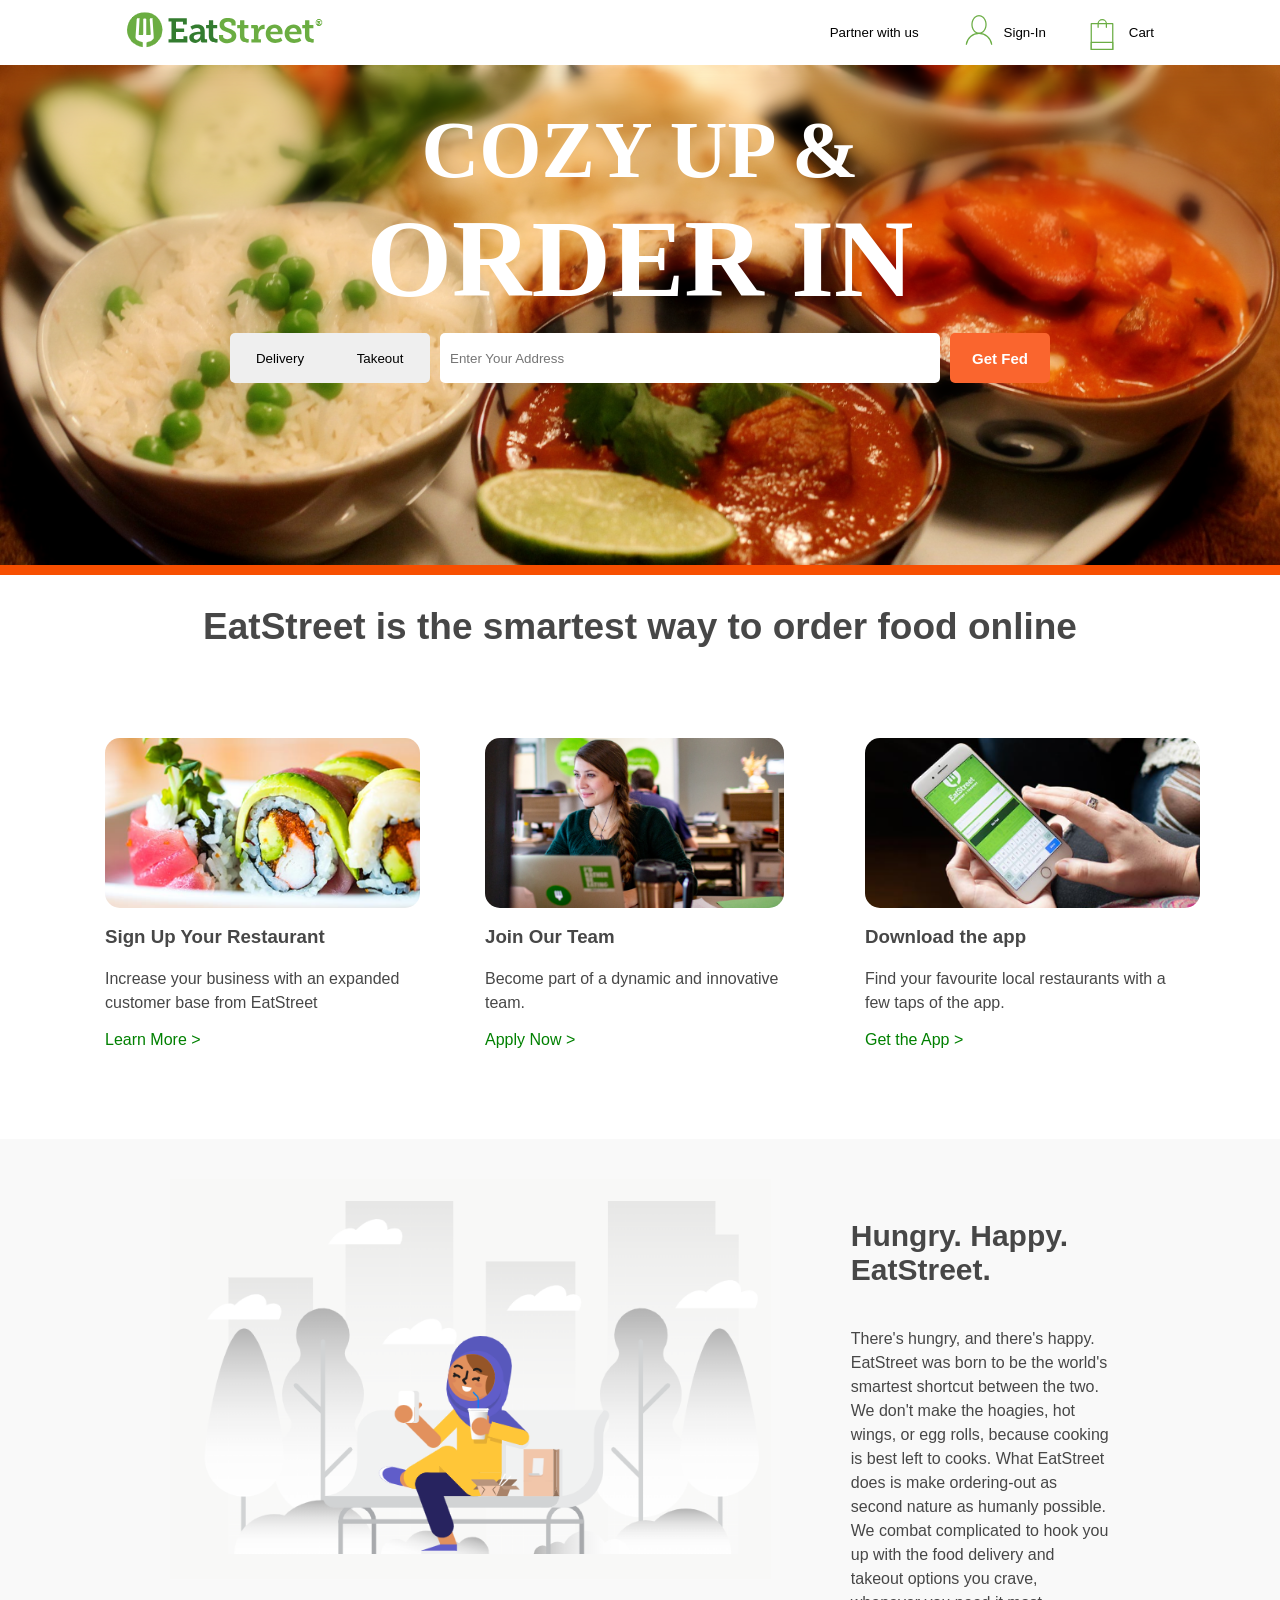
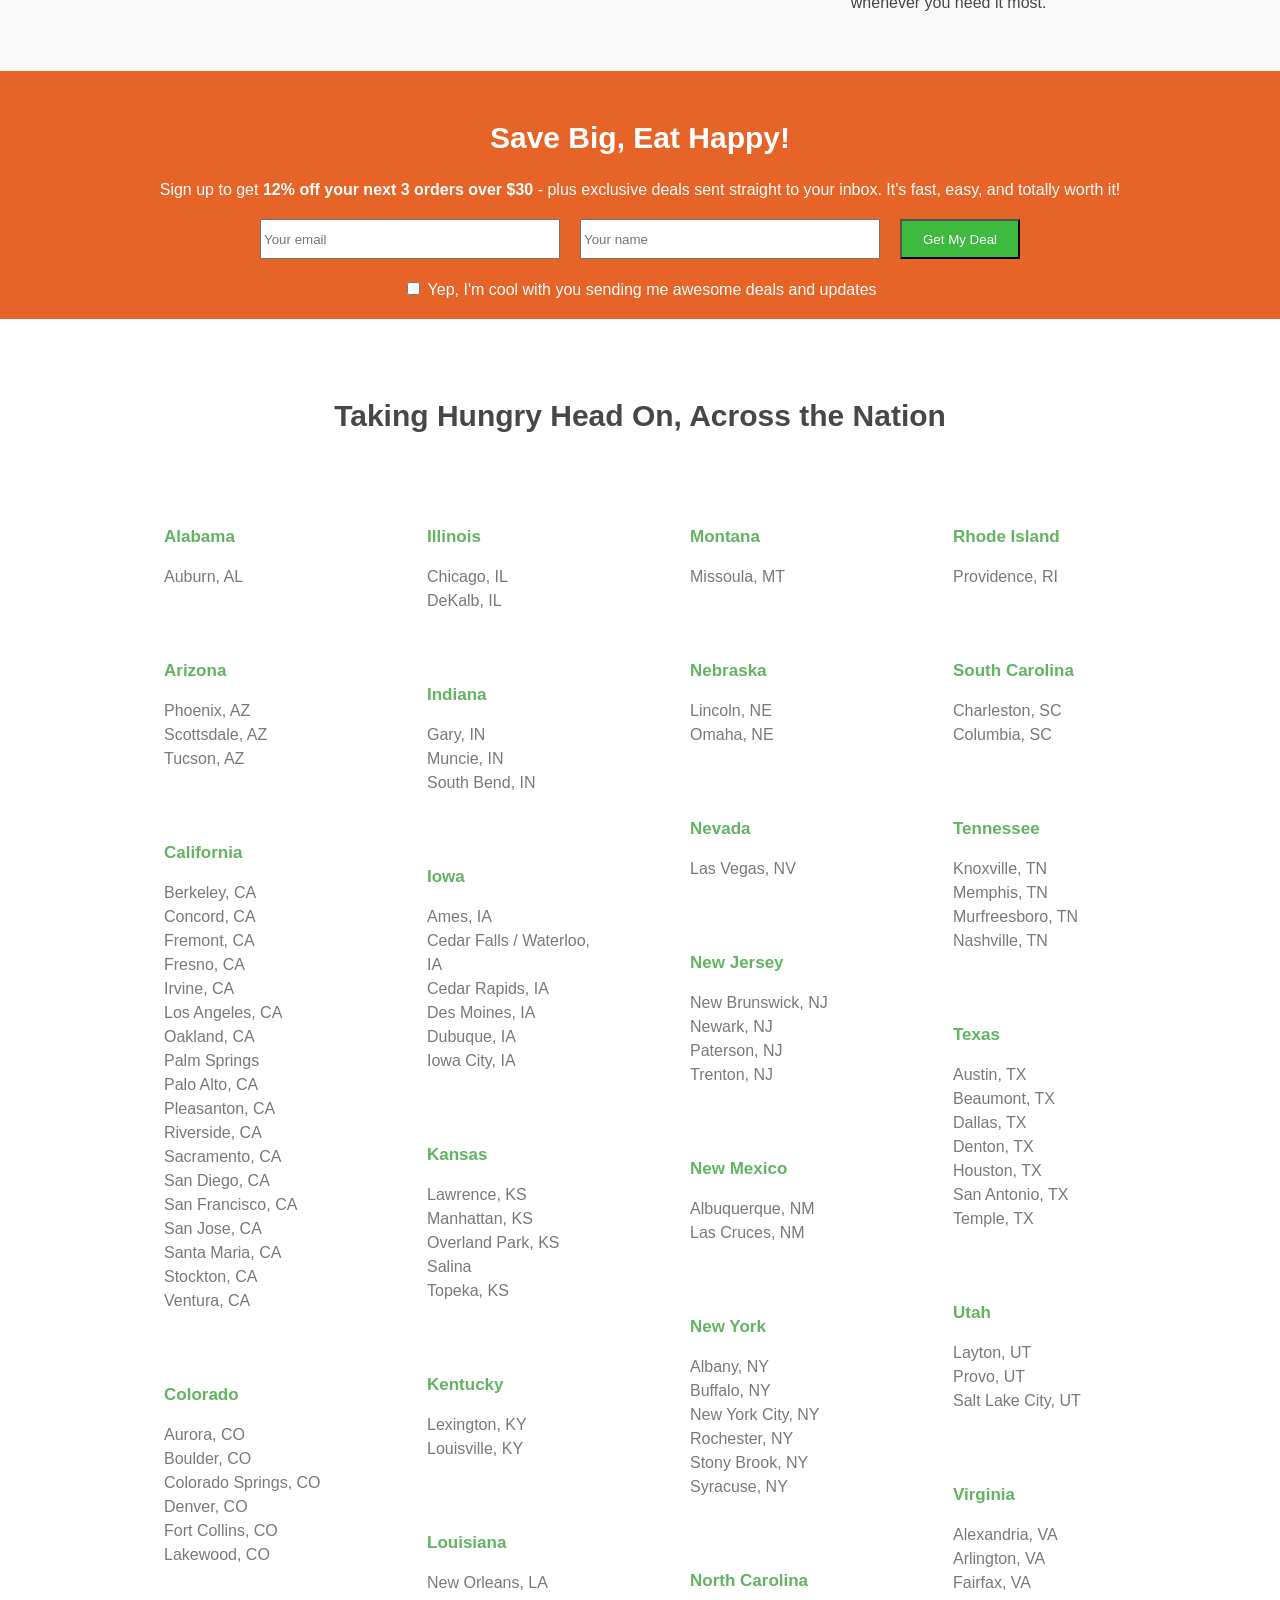
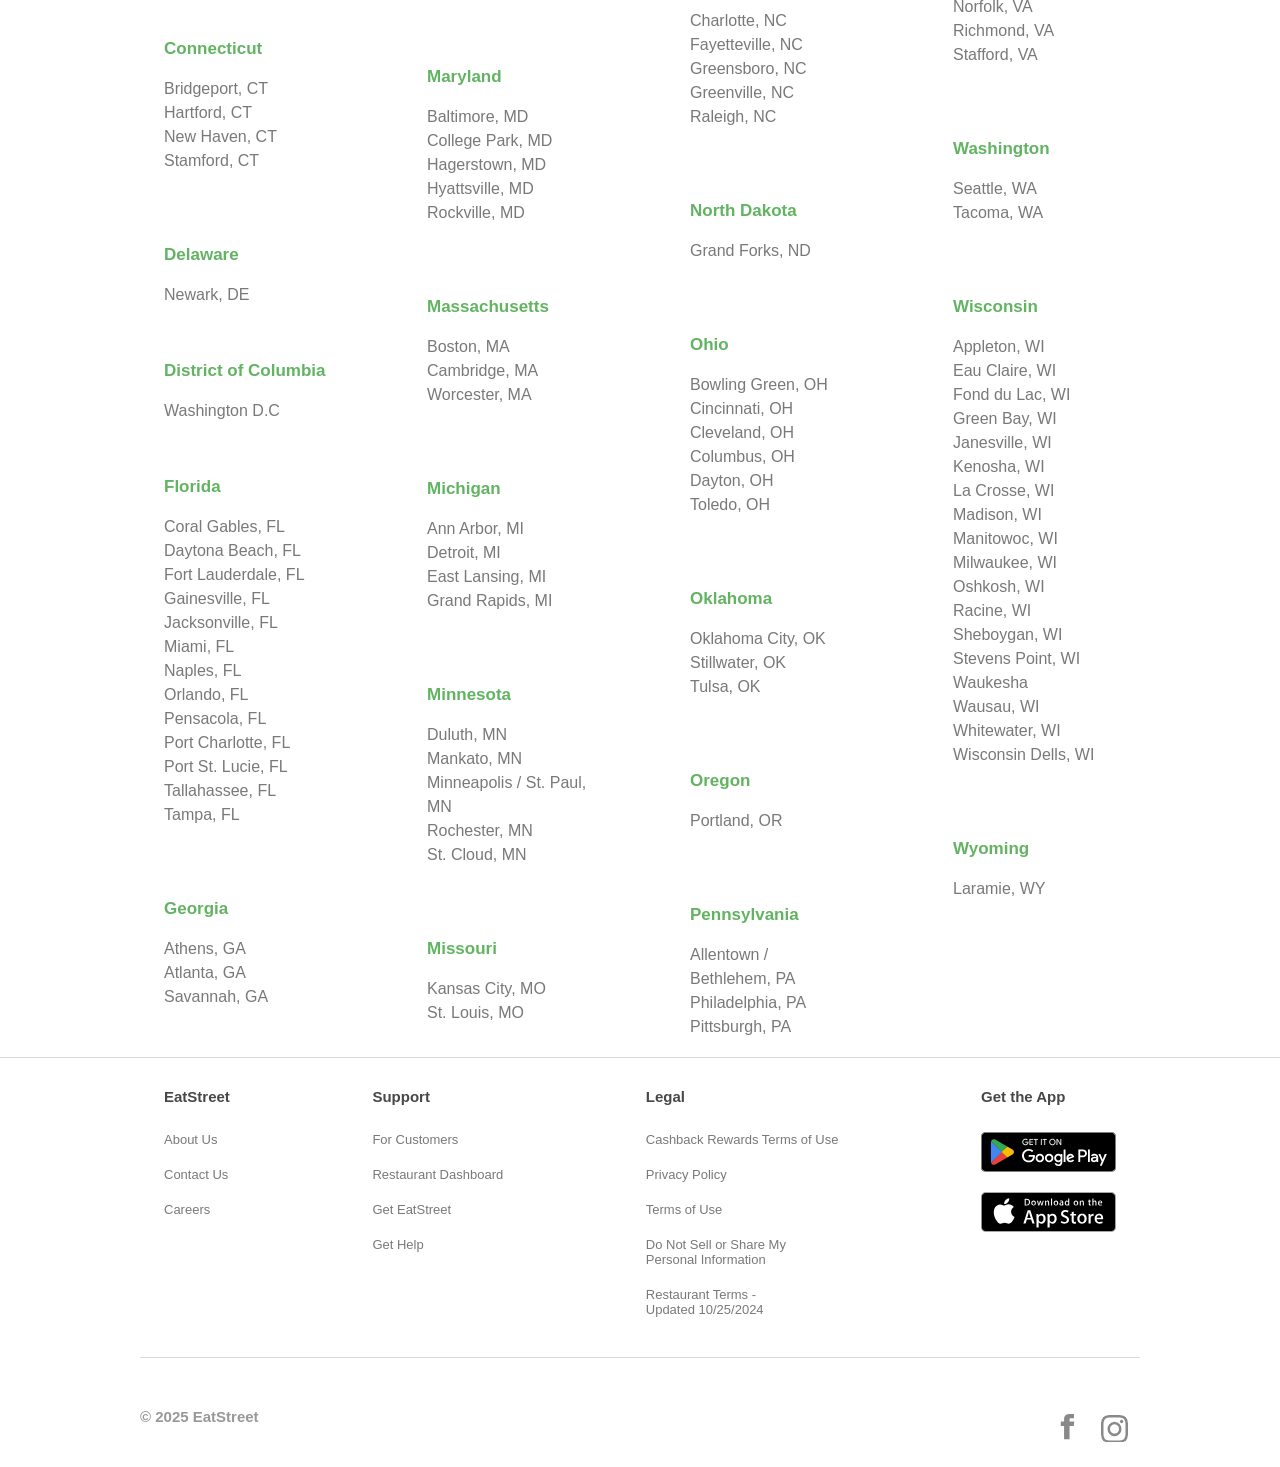
==== index.html @ fb278274 "Completed Clone" ====
<link rel="stylesheet" href="./index.css">
<body>
    <header>
        <nav class="nav-bar">
            <img class="logo" src="./images/Eat.png">
            <div class="right-nav">
                <button class="nav-button">
                    Partner with us
                </button>
                <button class="nav-button">
                    <img class="nav-pic" src="./images/Signin.png">
                    Sign-In
                </button>
                <button class="nav-button">
                    <img src="./images/cart.png">
                    Cart
                </button>
            </div>
        </nav>
        <section class="hero">
            <div class="hero-content">
                <h1>COZY UP & <br><span>ORDER IN</span></h1>
                <div class="get-fed-flex">
                    <div class="toggle-btns">
                        <button class="toggle-btn1">Delivery</button>
                        <button class="toggle-btn2">Takeout</button>
                    </div>
                    <input class="email-field" type="text" placeholder="Enter Your Address">
                    <button class="fed-btn">Get Fed</button>
                </div>
                
            </div>
        </section>
        <div class="orange-strip">
        </div>
        <section class="features">
            <h2>EatStreet is the smartest way to order food online</h2>
            <div class="feature-tiles">
                <div class="feature-tile">
                    <img class="img-tile" src="./images/customer.png">
                    <h3>Sign Up Your Restaurant</h3>
                    <p>Increase your business with an expanded customer base from EatStreet</p>
                    <a href="#">Learn More ></a>
                </div>
                <div class="feature-tile">
                    <img class="img-tile" src="./images/career.png">
                    <h3>Join Our Team</h3>
                    <p>Become part of a dynamic and innovative team.</p>
                    <a href="#">Apply Now ></a>
                </div>
                <div class="feature-tile">
                    <img class="img-tile" src="./images/app.png">
                    <h3>Download the app</h3>
                    <p>Find your favourite local restaurants with a few taps of the app.</p>
                    <a href="#">Get the App ></a>
                </div>

            </div>
        </section>
        <section class="description">
            <div class="desc-container">
                    <img class="image-desc" src="./images/desc.png">
                
                <div class="text-desc">
                    <h4>Hungry. Happy. EatStreet.</h4>
                    <p>There's hungry, and there's happy. EatStreet was born to be the world's smartest shortcut between the two. 
                        We don't make the hoagies, hot wings, or egg rolls, because cooking is best left to cooks. What EatStreet does is make 
                        ordering-out as second nature as humanly possible. We combat complicated to hook you up with the food delivery and takeout 
                        options you crave, whenever you need it most.</p>
                </div>
            </div>
        </section>
        <section class="deal-section">
            <div class="deal-content">
                <h5>Save Big, Eat Happy!</h5>
                <p>Sign up to get <span>12% off your next 3 orders over $30</span> - plus exclusive deals sent straight to your inbox. It's fast, easy,
                and totally worth it!</p>
                <div class="deal-fields">
                    <input class="deal-field" type="text" placeholder="Your email">
                    <input class="deal-field" type="text" placeholder="Your name">
                    <button class="deal-btn">Get My Deal</button>
                </div>
                <label class="checkmark">
                    <input type="checkbox">
                    Yep, I'm cool with you sending me awesome deals and updates
                </label>
            </div>
        </section>
        <section class="locations-main">
            <section class="locations-section">
                <h7>Taking Hungry Head On, Across the Nation</h7>
                <div class="locations-grid">

                    <div class="state">
                        <h6>Alabama</h6>
                        <p>Auburn, AL</p>
                    </div>

                    <div class="state">
                        <h6>Arizona</h6>
                        <p>Phoenix, AZ
                    Scottsdale, AZ
                    Tucson, AZ</p>
                    </div>

                    <div class="state">
                        <h6>California</h6>
                        <p>Berkeley, CA
                    Concord, CA
                    Fremont, CA
                    Fresno, CA
                    Irvine, CA
                    Los Angeles, CA
                    Oakland, CA
                    Palm Springs
                    Palo Alto, CA
                    Pleasanton, CA
                    Riverside, CA
                    Sacramento, CA
                    San Diego, CA
                    San Francisco, CA
                    San Jose, CA
                    Santa Maria, CA
                    Stockton, CA
                    Ventura, CA</p>
                    </div>

                    <div class="state">
                        <h6>Colorado</h6>
                        <p>Aurora, CO
                    Boulder, CO
                    Colorado Springs, CO
                    Denver, CO
                    Fort Collins, CO
                    Lakewood, CO</p>
                    </div>

                    <div class="state">
                        <h6>Connecticut</h6>
                        <p>Bridgeport, CT
                    Hartford, CT
                    New Haven, CT
                    Stamford, CT</p>
                    </div>

                    <div class="state">
                        <h6>Delaware</h6>
                        <p>Newark, DE</p>
                    </div>
                    <div class="state">
                        <h6>District of Columbia</h6>
                        <p>Washington D.C</p>
                    </div>
                    <div class="state">
                        <h6>Florida</h6>
                        <p>Coral Gables, FL
                    Daytona Beach, FL
                    Fort Lauderdale, FL
                    Gainesville, FL
                    Jacksonville, FL
                    Miami, FL
                    Naples, FL
                    Orlando, FL
                    Pensacola, FL
                    Port Charlotte, FL
                    Port St. Lucie, FL
                    Tallahassee, FL
                    Tampa, FL</p>
                    </div>

                    <div class="state">
                        <h6>Georgia</h6>
                        <p>Athens, GA
                    Atlanta, GA
                    Savannah, GA</p>
                    </div>

                    <div class="state">
                        <h6>Illinois</h6>
                        <p>Chicago, IL
                    DeKalb, IL</p>
                    </div>

                    <div class="state">
                        <h6>Indiana</h6>
                        <p>Gary, IN
                    Muncie, IN
                    South Bend, IN</p>
                    </div>

                    <div class="state">
                        <h6>Iowa</h6>
                        <p>Ames, IA
                    Cedar Falls / Waterloo, IA
                    Cedar Rapids, IA
                    Des Moines, IA
                    Dubuque, IA
                    Iowa City, IA</p>
                    </div>

                    <div class="state">
                        <h6>Kansas</h6>
                        <p>Lawrence, KS
                    Manhattan, KS
                    Overland Park, KS
                    Salina
                    Topeka, KS</p>
                    </div>

                    <div class="state">
                        <h6>Kentucky</h6>
                        <p>Lexington, KY
                    Louisville, KY</p>
                    </div>

                    <div class="state">
                        <h6>Louisiana</h6>
                        <p>New Orleans, LA</p>
                    </div>

                    <div class="state">
                        <h6>Maryland</h6>
                        <p>Baltimore, MD
                    College Park, MD
                    Hagerstown, MD
                    Hyattsville, MD
                    Rockville, MD</p>
                    </div>

                    <div class="state">
                        <h6>Massachusetts</h6>
                        <p>Boston, MA
                    Cambridge, MA
                    Worcester, MA</p>
                    </div>

                    <div class="state">
                        <h6>Michigan</h6>
                        <p>Ann Arbor, MI
                    Detroit, MI
                    East Lansing, MI
                    Grand Rapids, MI</p>
                    </div>

                    <div class="state">
                        <h6>Minnesota</h6>
                        <p>Duluth, MN
                    Mankato, MN
                    Minneapolis / St. Paul, MN
                    Rochester, MN
                    St. Cloud, MN</p>
                    </div>

                    <div class="state">
                        <h6>Missouri</h6>
                        <p>Kansas City, MO
                    St. Louis, MO</p>
                    </div>

                    <div class="state">
                        <h6>Montana</h6>
                        <p>Missoula, MT</p>
                    </div>

                    <div class="state">
                        <h6>Nebraska</h6>
                        <p>Lincoln, NE
                    Omaha, NE</p>
                    </div>

                    <div class="state">
                        <h6>Nevada</h6>
                        <p>Las Vegas, NV</p>
                    </div>

                    <div class="state">
                        <h6>New Jersey</h6>
                        <p>New Brunswick, NJ
                    Newark, NJ
                    Paterson, NJ
                    Trenton, NJ</p>
                    </div>

                    <div class="state">
                        <h6>New Mexico</h6>
                        <p>Albuquerque, NM
                    Las Cruces, NM</p>
                    </div>

                    <div class="state">
                        <h6>New York</h6>
                        <p>Albany, NY
                    Buffalo, NY
                    New York City, NY
                    Rochester, NY
                    Stony Brook, NY
                    Syracuse, NY</p>
                    </div>

                    <div class="state">
                        <h6>North Carolina</h6>
                        <p>Charlotte, NC
                    Fayetteville, NC
                    Greensboro, NC
                    Greenville, NC
                    Raleigh, NC</p>
                    </div>

                    <div class="state">
                        <h6>North Dakota</h6>
                        <p>Grand Forks, ND</p>
                    </div>

                    <div class="state">
                        <h6>Ohio</h6>
                        <p>Bowling Green, OH
                    Cincinnati, OH
                    Cleveland, OH
                    Columbus, OH
                    Dayton, OH
                    Toledo, OH</p>
                    </div>

                    <div class="state">
                        <h6>Oklahoma</h6>
                        <p>Oklahoma City, OK
                    Stillwater, OK
                    Tulsa, OK</p>
                    </div>

                    <div class="state">
                        <h6>Oregon</h6>
                        <p>Portland, OR</p>
                    </div>

                    <div class="state">
                        <h6>Pennsylvania</h6>
                        <p>Allentown / Bethlehem, PA
                    Philadelphia, PA
                    Pittsburgh, PA</p>
                    </div>

                    <div class="state">
                        <h6>Rhode Island</h6>
                        <p>Providence, RI</p>
                    </div>

                    <div class="state">
                        <h6>South Carolina</h6>
                        <p>Charleston, SC
                    Columbia, SC</p>
                    </div>

                    <div class="state">
                        <h6>Tennessee</h6>
                        <p>Knoxville, TN
                    Memphis, TN
                    Murfreesboro, TN
                    Nashville, TN</p>
                    </div>

                    <div class="state">
                        <h6>Texas</h6>
                        <p>Austin, TX
                    Beaumont, TX
                    Dallas, TX
                    Denton, TX
                    Houston, TX
                    San Antonio, TX
                    Temple, TX</p>
                    </div>

                    <div class="state">
                        <h6>Utah</h6>
                        <p>Layton, UT
                    Provo, UT
                    Salt Lake City, UT</p>
                    </div>

                    <div class="state">
                        <h6>Virginia</h6>
                        <p>Alexandria, VA
                    Arlington, VA
                    Fairfax, VA
                    Norfolk, VA
                    Richmond, VA
                    Stafford, VA</p>
                    </div>

                    <div class="state">
                        <h6>Washington</h6>
                        <p>Seattle, WA
                    Tacoma, WA</p>
                    </div>

                    <div class="state">
                        <h6>Wisconsin</h6>
                        <p>Appleton, WI
                    Eau Claire, WI
                    Fond du Lac, WI
                    Green Bay, WI
                    Janesville, WI
                    Kenosha, WI
                    La Crosse, WI
                    Madison, WI
                    Manitowoc, WI
                    Milwaukee, WI
                    Oshkosh, WI
                    Racine, WI
                    Sheboygan, WI
                    Stevens Point, WI
                    Waukesha
                    Wausau, WI
                    Whitewater, WI
                    Wisconsin Dells, WI</p>
                    </div>

                    <div class="state">
                        <h6>Wyoming</h6>
                        <p>Laramie, WY</p>
                    </div>

                </div>

            </section>
        </section>
        <footer class="footer">
            <div class="footer-flex">
                <div class="category">
                    <h8>EatStreet</h8>
                    <a href="#">About Us</a>
                    <a href="#">Contact Us</a>
                    <a href="#">Careers</a>
                </div>
                <div class="category">
                    <h8>Support</h8>
                    <a href="#">For Customers</a>
                    <a href="#">Restaurant Dashboard</a>
                    <a  href="#">Get EatStreet</a>
                    <a href="#">Get Help</a>
                </div>
                <div class="category">
                    <h8>Legal</h8>
                    <a href="#">Cashback Rewards Terms of Use</a>
                    <a href="#">Privacy Policy</a>
                    <a href="#">Terms of Use</a>
                    <a href="#">Do Not Sell or Share My <br> Personal Information</a>
                    <a href="#">Restaurant Terms - <br>Updated 10/25/2024</a>
                </div>
                <div class="category">
                    <h8>Get the App</h8>
                    <button class="store-btn">
                        <img src="./images/GetItOnGooglePlay_Badge_Web_color_English.svg">
                    </button>
                    <button class="store-btn">
                        <img src="./images/Download_on_the_App_Store_Badge.svg">
                    </button>
                </div>
            </div>
            <div class="footer-final">
                <h9>© 2025 EatStreet</h9>
                <div class="right-side-btns">
                    <button class="social-btn">
                        <img src="./images/facebook.png">
                    </button>
                    <button class="social-btn">
                        <img src="./images/insta2.png">
                    </button>
                </div>
            </div>
        </footer>
    </header>
</body>
---- index.css ----
* {
  box-sizing: border-box;
}

html, body{
    height:100%;
    margin:0;
}
.nav-bar{
    display:flex;
    justify-content: space-between;
    align-items:center;
    background-color: white;
    padding:20px;
    margin-left:100px;
    margin-right:100px;
    height: 65px;
    
}
.right-nav{
    display:flex;
    align-items: center;
    gap:30px;
}
.nav-button {
    font-family: Arial, Helvetica, sans-serif;
    background-color: white;
    border:transparent;
    display:flex;
    align-items: center;
    gap:10px;
}
.nav-button:hover{
    cursor: pointer;
}

.hero{
    position: relative;
    height:500px;
    display:flex;
    justify-content: center;
}
.hero::before{
    content:"";
    position: absolute;
    inset:0;
    background-image: url(./images/hero.jpg);
    background-size: cover;
    background-position: center;
    z-index:1;

}
.hero::after{
    content:"";
    position:absolute;
    inset:0;
    /* We're applying a uniform blur filter here */
    backdrop-filter: blur(8px);
    -webkit-backdrop-filter: blur(8px);
    /* Now we mask that filter and decide where the effect needs to be the strongest and where 
    it needs to be weak using linear-gradient */
    mask-image: linear-gradient(
        to top,
    rgba(0,0,0,0) 0%,
    rgba(0,0,0,0.3) 40%,
    rgba(0,0,0,1) 100%
    );
    z-index:2;
    pointer-events: none;
}
.hero-content{
    position:absolute;
    color: white;
    z-index:3;
    margin-top:30px;
    left: 50%;
    transform: translateX(-50%);

}
.hero-content h1{
    font-family: Cambria, Cochin, Georgia, Times, 'Times New Roman', serif;
    font-size: 80px;
    text-align: center;
    margin-top:10px;
    margin-bottom: 10px;;
}
.hero-content span{
    font-size: 110px;
    font-family:fantasy;
}
.get-fed-flex{
    display:flex;
    margin-top:10px;

}
.toggle-btns{
    display:flex;
    gap:0;
    margin-right: 10px;
}
.toggle-btn1{
    width:100px;
    height:50px;
    border-radius:5px 0px 0px 5px;
    border:0px
}
.toggle-btn1:hover{
    cursor: pointer;
}
.toggle-btn2{
    width:100px;
    height:50px;
    border-radius:0px 5px 5px 0px;
    border:0px;
}
.toggle-btn2:hover{
    cursor: pointer;
}
.email-field{
    width:500px;
    border-radius: 5px;
    border:0px;
    padding-left: 10px;
}
.email-field:focus{
    border:0px;
    outline:none;
}
.fed-btn{
    margin-left: 10px;
    background-color: rgb(250, 101, 46);
    width: 100px;
    color: white;
    font-family: Arial, Helvetica, sans-serif;
    font-weight:700;
    font-size: 15px;
    border-radius: 5px;
    border:0px;
}
.fed-btn:hover{
    cursor: pointer;
}
.orange-strip{
    height:10px;
    background-color: rgb(247, 79, 1);
}
.features{
    background-color:white;

    
    
    
}
.features h2{
    text-align: center;
    font-size: 37px;
    font-family: Arial, Helvetica, sans-serif;
    color: rgb(71, 71, 71);
}
.feature-tiles{
    display:flex;
    justify-content: center;
    gap:30px;
    margin-top: 70px;
    margin-left:50px;
    margin-right: 50px;
    flex-wrap:wrap;
}
.img-tile{
    border-radius: 15px;
    height: 170px;
    max-width: 350px;
    object-fit: cover;
    display:block;

}
.feature-tile{
    max-width: 350px;
    padding:20px;
    box-sizing:border-box;
}
.feature-tile h3{
    font-family: Arial, Helvetica, sans-serif;
    color: rgb(71, 71, 71);

}
.feature-tile p{
    font-family: Arial, Helvetica, sans-serif;
    color: rgb(71, 71, 71);
    line-height: 1.5;
}
.feature-tile a{
    font-family: Arial, Helvetica, sans-serif;
    color: green;
    text-decoration: none;
}
.description{
    background-color: rgb(249, 249, 249);
    
}
.desc-container{
    display:flex;
    justify-content: space-between;
    margin:70px 130px 0px 130px;
}
.image-desc{
    height:480px;
    padding: 40px;;
}
.text-desc{
    padding:40px;
}
.text-desc h4{
    font-family: Arial, Helvetica, sans-serif;
    font-size:30px;
    color: rgb(71, 71, 71);
}
.text-desc p{
    font-family: Arial, Helvetica, sans-serif;
    color: rgb(71, 71, 71);
    line-height: 1.5;
}
.deal-section{
    background-color: rgb(230, 100, 40);
}
.deal-content{
    display:flex;
    flex-direction: column;
    margin:0;
    align-items: center;
}
.deal-content h5{
    font-family: Arial, Helvetica, sans-serif;
    font-size:30px;
    color:white;
    margin-bottom: 10px;
}
.deal-content p{
    font-family: Arial, Helvetica, sans-serif;
    color: white;
    margin-bottom: 20px;
}
.deal-content p span{
    font-weight: 600;
}
.deal-fields{
    display:flex;
    justify-content: center;
    gap:20px;
}
.deal-field{
    height:40px;
    width:300px;
    margin-bottom:20px;
    font-family: Arial, Helvetica, sans-serif;
}
.deal-btn{
    height:40px;
    width:120px;
    background-color: rgb(62, 186, 62);
    color:white;
    font-family: Arial, Helvetica, sans-serif;
}
.checkmark{
    font-family: Arial, Helvetica, sans-serif;
    color: white;
    margin-bottom: 20px;
}
.locations-main{
    border-bottom: 0.3px solid rgb(162, 160, 160,0.4);
}
.locations-section{
    max-width:1000px;
    margin: 0 auto;
    padding: 0 24px;
    display:flex;
    flex-direction: column;
    align-items: start;
}
.locations-section h7{
    margin-top: 80px;
    margin-bottom:40px;
    align-self: center;
    font-size:30px;
    color: rgb(71, 71, 71);
    font-family: Arial, Helvetica, sans-serif;
    font-weight: 600;
    
}
.locations-grid{
    white-space: pre-line ; /* useful for printing out lists, respects spaces inside html code while also erasing extra spaces */
    column-count: 4;
    padding:0;
    column-gap: 100px;
   
    
}
.state{
    padding:0;
    margin:0;
    break-inside:avoid; /*imp:Prevents elements from spilling contents out to other columns/pages */
}
.state h6{
    margin:0;
    font-family: Arial, Helvetica, sans-serif;
    font-weight:700;
    font-size: 17px;
    color: rgb(98, 179, 98);
    padding:0;

}
.state p{
    margin:0;
    line-height: 1.5;
    font-family: Arial, Helvetica, sans-serif;
    color: rgb(121, 121, 121);
    padding:0;
}
.footer-flex{
    margin:30px auto;
    max-width:1000px;
    padding:0 24px;
    display:flex;
    justify-content: space-between;
    border-bottom: 0.3px solid rgb(162, 160, 160,0.4);
}
.category{
    display:flex;
    flex-direction: column;
    margin-bottom: 30px;

}
.category h8{
    font-family: Arial, Helvetica, sans-serif;
    font-size: 15;
    font-weight: 600;
    margin-bottom: 17px;;
    color: rgb(71, 71, 71);
}
.category a{
    font-size: 13px;
    padding:10px 0px;
    color: rgb(121, 121, 121);
    text-decoration: none;
    font-family: Arial, Helvetica, sans-serif;
}
.store-btn{
    background-color: white;
    border:0;
    padding:10px 0;
    margin:0;
}
.store-btn img{
    height: 40px;
}
.store-btn:hover{
    cursor: pointer;
}
.footer-final{
    max-width:1000px;
    margin:auto;
    padding: 20px 0;
    display:flex;
    justify-content: space-between;
}
.footer-final h9{
    font-size: 15px;
    font-family: Arial, Helvetica, sans-serif;
    color: rgb(153, 152, 152);
    font-weight: 550;
}
.right-side-btns{
    display:flex;
    gap:10px;

}
.social-btn{
    background-color: white;
    border:0px;
}
.social-btn:hover{
    cursor: pointer;
}
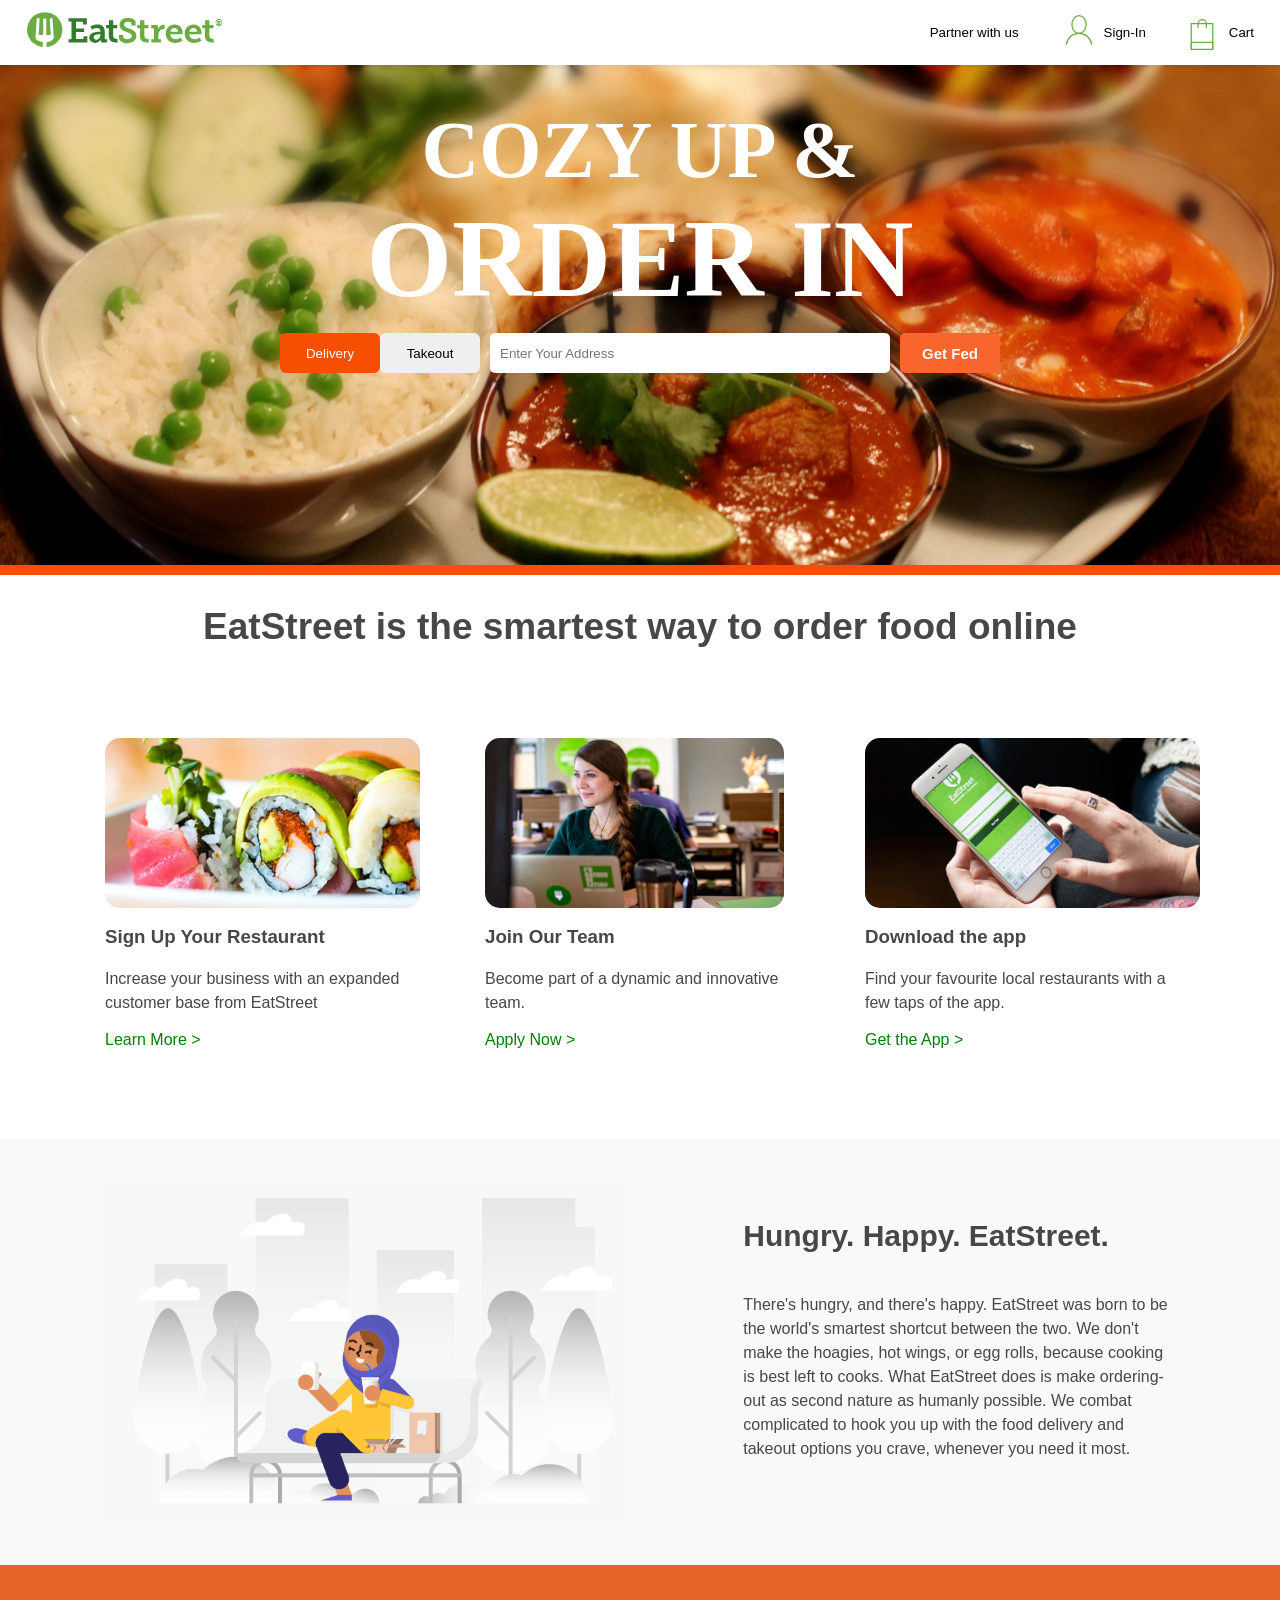
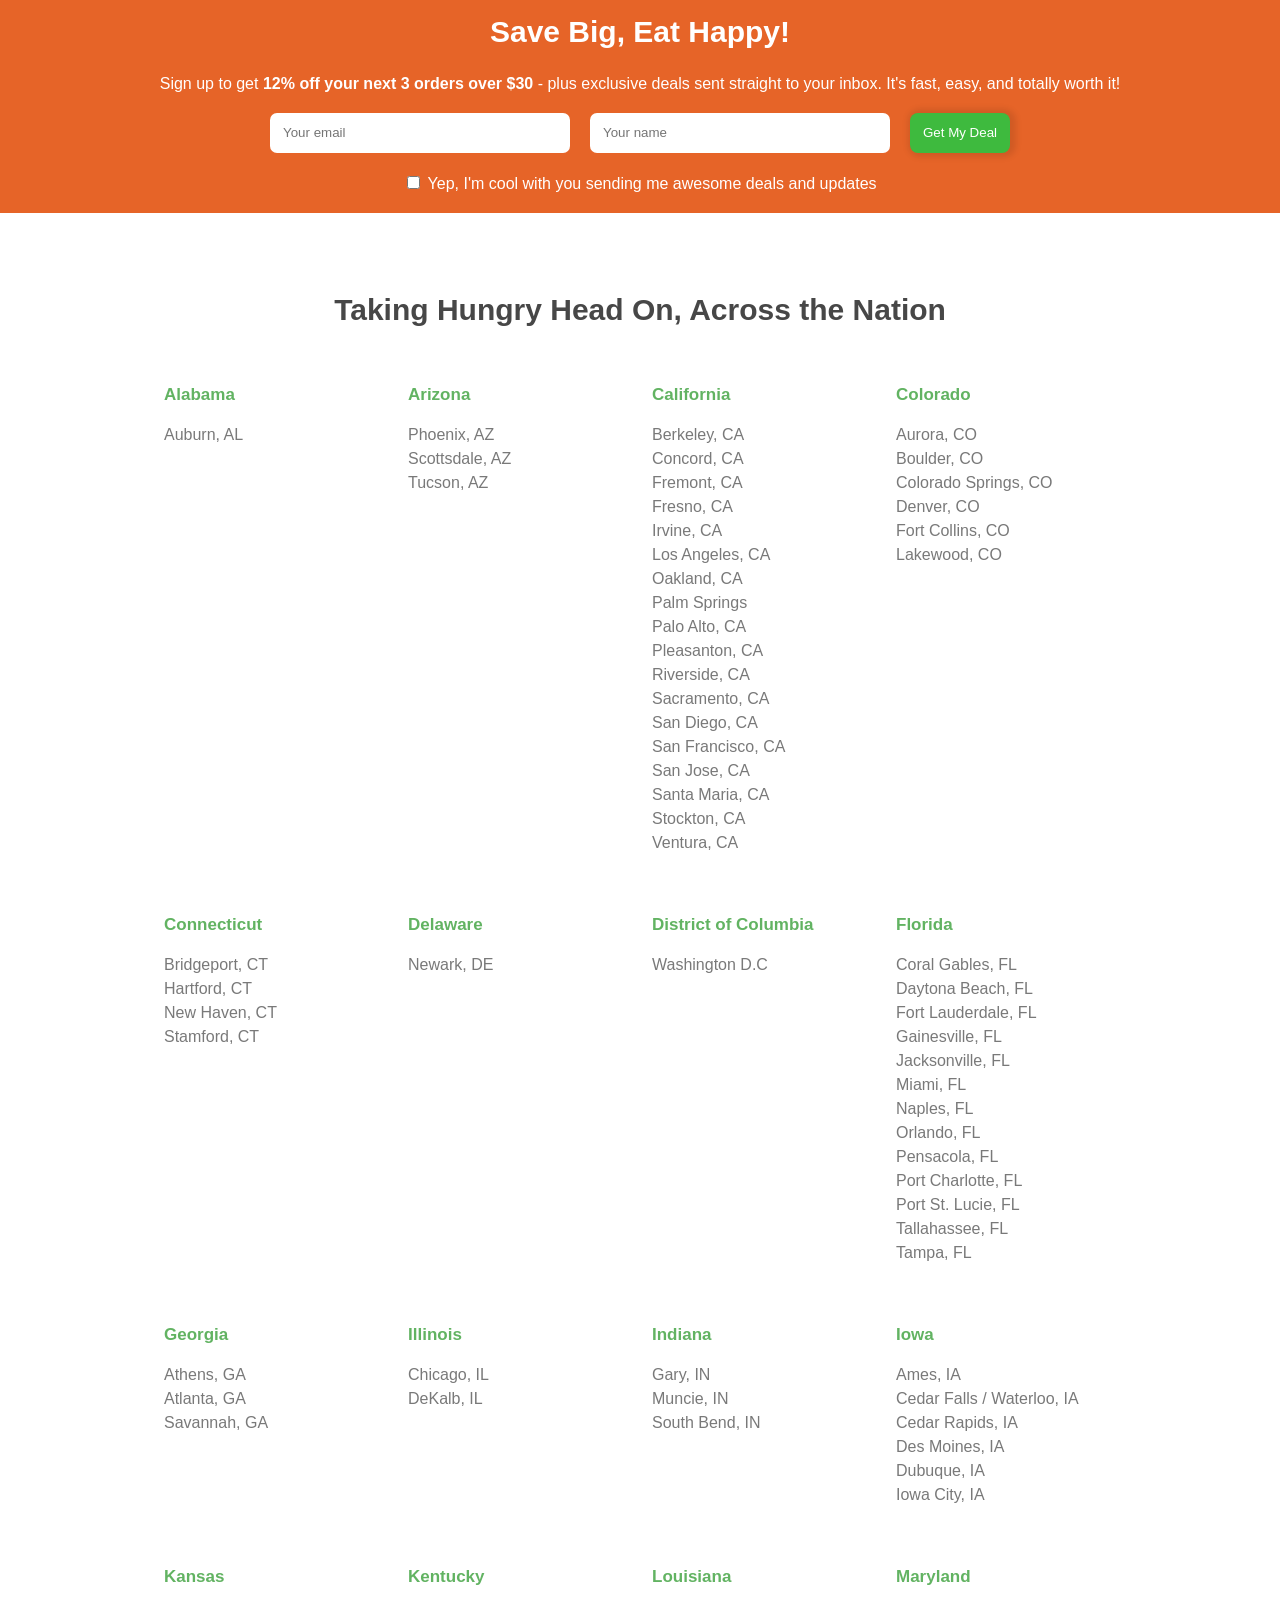
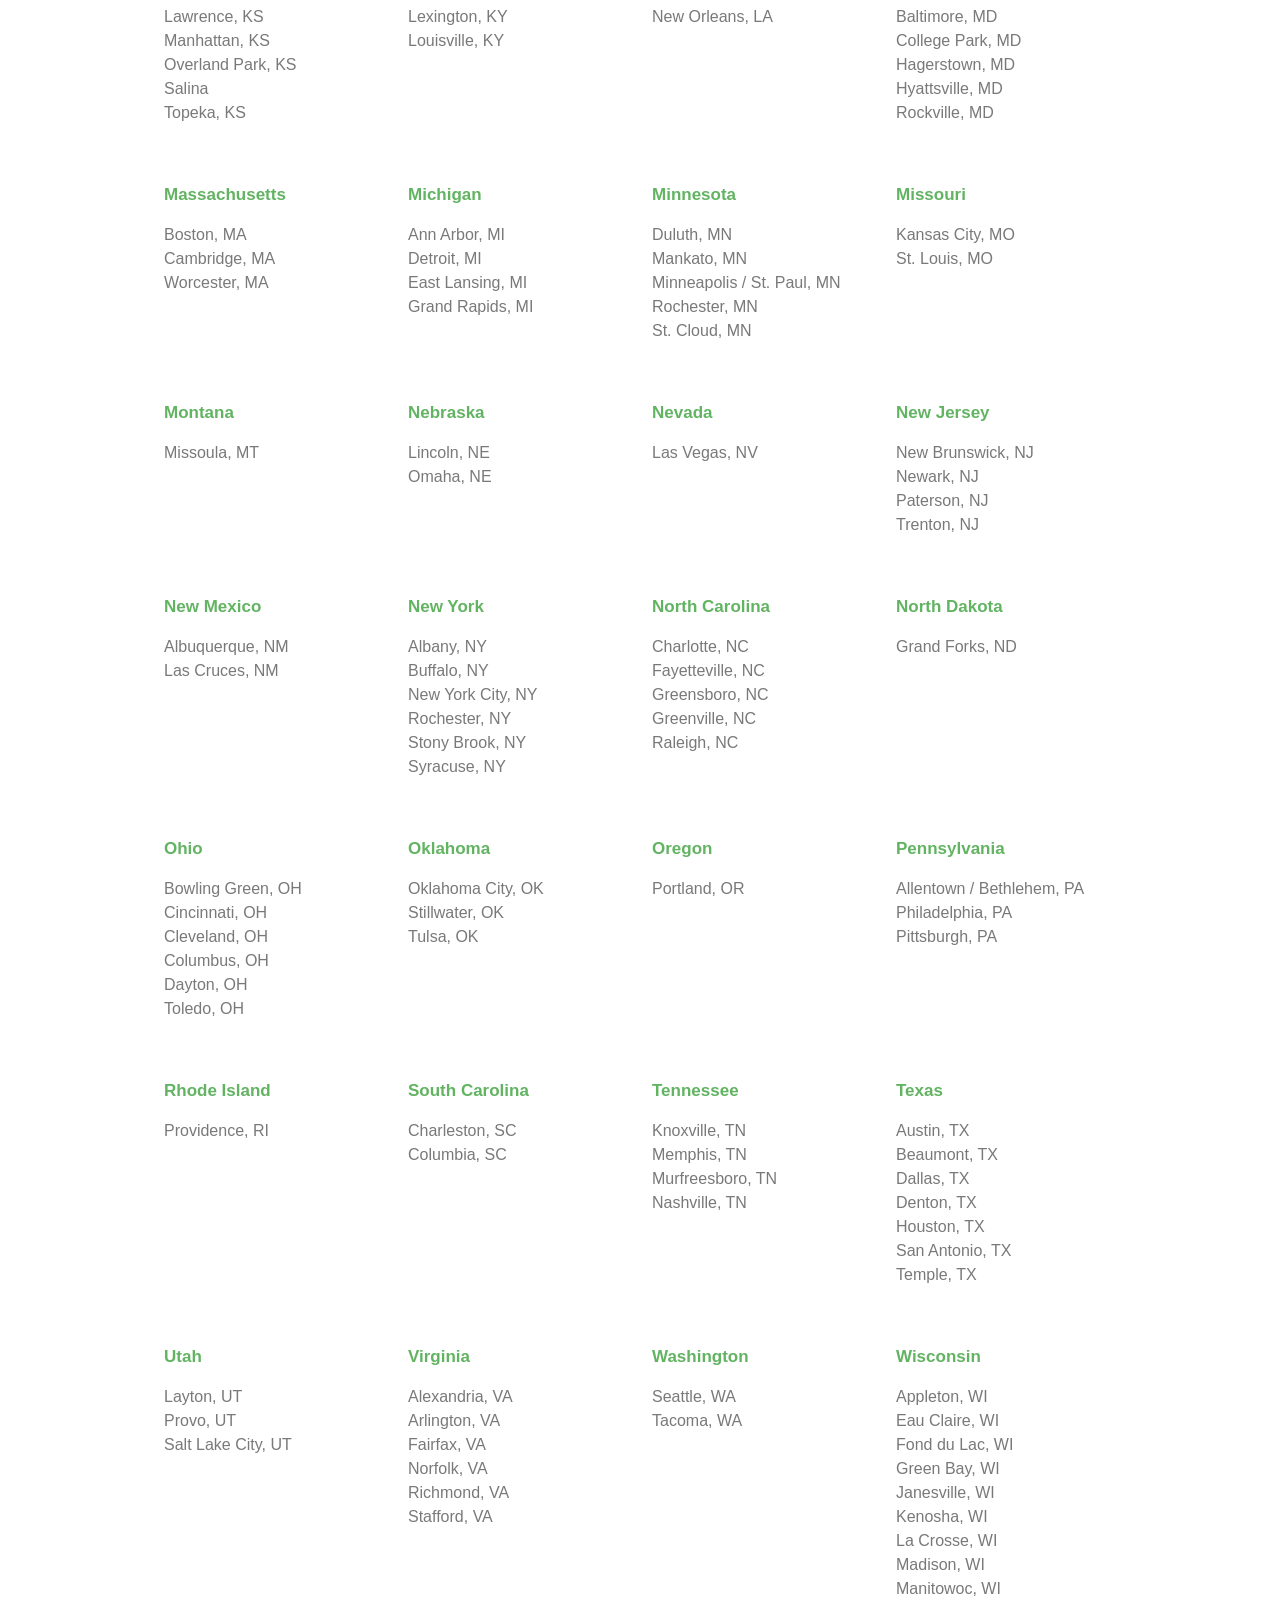
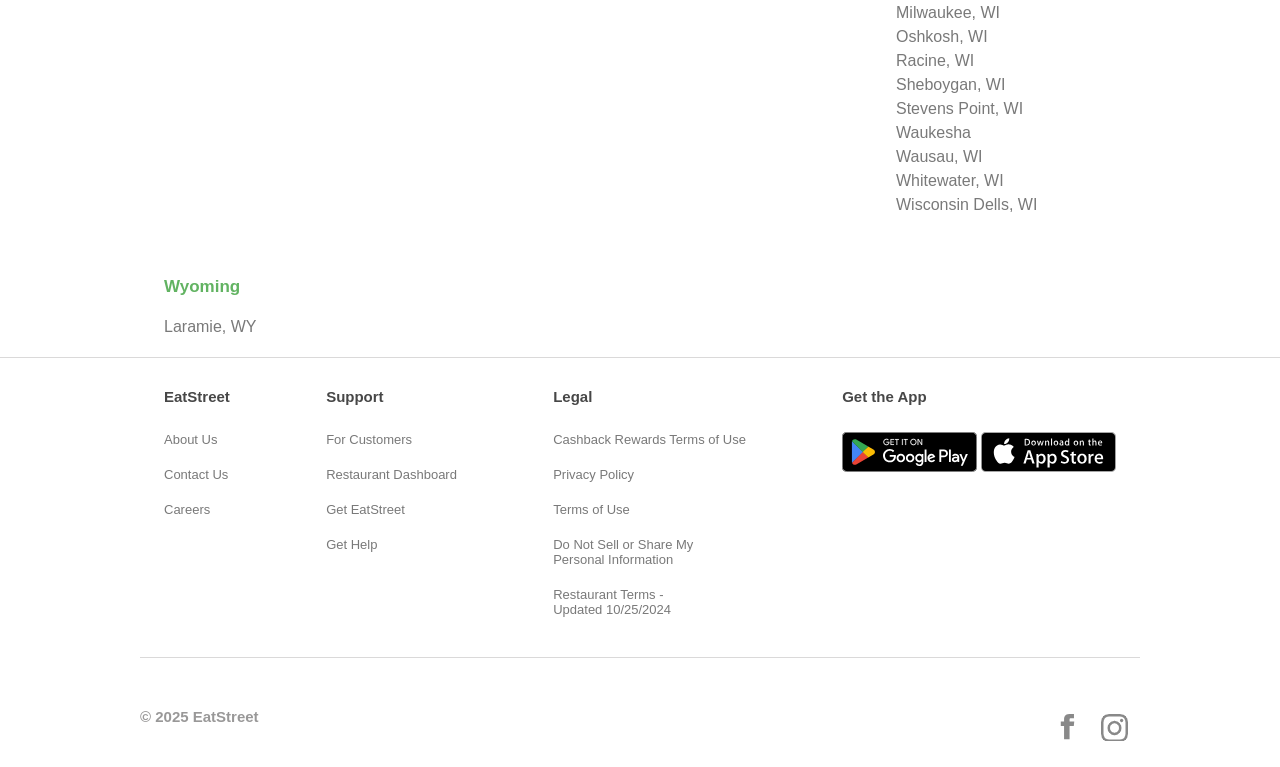
==== commit 44fb1f45: "Made website responsive, added JS functionalities + used a template bootstrap sign-in page for showc" ====
--- a/index.html
+++ b/index.html
@@ -1,474 +1,490 @@
 
-<link rel="stylesheet" href="./index.css">
-<body>
-    <header>
-        <nav class="nav-bar">
-            <img class="logo" src="./images/Eat.png">
-            <div class="right-nav">
-                <button class="nav-button">
-                    Partner with us
-                </button>
-                <button class="nav-button">
-                    <img class="nav-pic" src="./images/Signin.png">
-                    Sign-In
-                </button>
-                <button class="nav-button">
-                    <img src="./images/cart.png">
-                    Cart
-                </button>
-            </div>
-        </nav>
-        <section class="hero">
-            <div class="hero-content">
-                <h1>COZY UP & <br><span>ORDER IN</span></h1>
-                <div class="get-fed-flex">
-                    <div class="toggle-btns">
-                        <button class="toggle-btn1">Delivery</button>
-                        <button class="toggle-btn2">Takeout</button>
-                    </div>
-                    <input class="email-field" type="text" placeholder="Enter Your Address">
-                    <button class="fed-btn">Get Fed</button>
+<html>
+    <head><link rel="stylesheet" href="./index.css">
+    <meta name="viewport" content="width=device-width, initial-scale=1.0"></head>
+    <body>
+        <main>
+                <nav class="nav-bar">
+                    <img class="logo" src="./images/Eat.png">
+                    <div class="right-nav">
+                        <button class="nav-button">
+                            Partner with us
+                        </button>
+                        <button id ="signBtn" class="nav-button">
+                            <img class="nav-pic" src="./images/Signin.png">
+                            Sign-In
+                        </button>
+                        <button class="nav-button">
+                            <img src="./images/cart.png">
+                            Cart
+                        </button>
+                    </div>
+                </nav>
+                <section class="hero">
+                    <div class="hero-content">
+                        <h1>COZY UP & <br><span>ORDER IN</span></h1>
+                        <div class="get-fed-flex">
+                            <div class="toggle-btns">
+                                <button id="deliveryBtn" class="active">Delivery</button>
+                                <button id ="takeoutBtn">Takeout</button>
+                            </div>
+                            <div id="addressForm" class="address-form">
+                                <input class="email-field" type="text" placeholder="Enter Your Address">
+                            </div>
+                            <div id="takeoutDropdown" class="dropdown-takeout" style="display:none;">
+                                <select>
+                                    <option>Select pickup location</option>
+                                    <option>Tenessee</option>
+                                    <option>Ohio</option>
+                                    <option>Georgia</option>
+                                </select>
+                            </div>
+                            <button class="fed-btn">Get Fed</button>
+                        </div>
+                        
+                    </div>
+                </section>
+                <div class="orange-strip">
                 </div>
-                
-            </div>
-        </section>
-        <div class="orange-strip">
-        </div>
-        <section class="features">
-            <h2>EatStreet is the smartest way to order food online</h2>
-            <div class="feature-tiles">
-                <div class="feature-tile">
-                    <img class="img-tile" src="./images/customer.png">
-                    <h3>Sign Up Your Restaurant</h3>
-                    <p>Increase your business with an expanded customer base from EatStreet</p>
-                    <a href="#">Learn More ></a>
+                <section class="features">
+                    <h2>EatStreet is the smartest way to order food online</h2>
+                    <div class="feature-tiles">
+                        <div class="feature-tile">
+                            <img class="img-tile" src="./images/customer.png">
+                            <h3>Sign Up Your Restaurant</h3>
+                            <p>Increase your business with an expanded customer base from EatStreet</p>
+                            <a href="#">Learn More ></a>
+                        </div>
+                        <div class="feature-tile">
+                            <img class="img-tile" src="./images/career.png">
+                            <h3>Join Our Team</h3>
+                            <p>Become part of a dynamic and innovative team.</p>
+                            <a href="#">Apply Now ></a>
+                        </div>
+                        <div class="feature-tile">
+                            <img class="img-tile" src="./images/app.png">
+                            <h3>Download the app</h3>
+                            <p>Find your favourite local restaurants with a few taps of the app.</p>
+                            <a href="#">Get the App ></a>
+                        </div>
+
+                    </div>
+                </section>
+                <section class="description">
+                    <div class="desc-container">
+                            <img class="image-desc" src="./images/desc.png">
+                        
+                        <div class="text-desc">
+                            <h4>Hungry. Happy. EatStreet.</h4>
+                            <p>There's hungry, and there's happy. EatStreet was born to be the world's smartest shortcut between the two. 
+                                We don't make the hoagies, hot wings, or egg rolls, because cooking is best left to cooks. What EatStreet does is make 
+                                ordering-out as second nature as humanly possible. We combat complicated to hook you up with the food delivery and takeout 
+                                options you crave, whenever you need it most.</p>
+                        </div>
+                    </div>
+                </section>
+                <section class="deal-section">
+                    <div class="deal-content">
+                        <h5>Save Big, Eat Happy!</h5>
+                        <p>Sign up to get <span>12% off your next 3 orders over $30</span> - plus exclusive deals sent straight to your inbox. It's fast, easy,
+                        and totally worth it!</p>
+                        <div class="deal-fields">
+                            <input id="dealEmail" class="deal-field" type="text" placeholder="Your email">
+                            <input id="dealName" class="deal-field" type="text" placeholder="Your name">
+                            <button id="dealBtn" class="deal-btn">Get My Deal</button>
+                        </div>
+                        <label class="checkmark">
+                            <input type="checkbox">
+                            Yep, I'm cool with you sending me awesome deals and updates
+                        </label>
+                    </div>
+                </section>
+                <section class="locations-main">
+                    <section class="locations-section">
+                        <h7>Taking Hungry Head On, Across the Nation</h7>
+                        <div class="locations-grid">
+
+                            <div class="state">
+                                <h6>Alabama</h6>
+                                <p>Auburn, AL</p>
+                            </div>
+
+                            <div class="state">
+                                <h6>Arizona</h6>
+                                <p>Phoenix, AZ
+                            Scottsdale, AZ
+                            Tucson, AZ</p>
+                            </div>
+
+                            <div class="state">
+                                <h6>California</h6>
+                                <p>Berkeley, CA
+                            Concord, CA
+                            Fremont, CA
+                            Fresno, CA
+                            Irvine, CA
+                            Los Angeles, CA
+                            Oakland, CA
+                            Palm Springs
+                            Palo Alto, CA
+                            Pleasanton, CA
+                            Riverside, CA
+                            Sacramento, CA
+                            San Diego, CA
+                            San Francisco, CA
+                            San Jose, CA
+                            Santa Maria, CA
+                            Stockton, CA
+                            Ventura, CA</p>
+                            </div>
+
+                            <div class="state">
+                                <h6>Colorado</h6>
+                                <p>Aurora, CO
+                            Boulder, CO
+                            Colorado Springs, CO
+                            Denver, CO
+                            Fort Collins, CO
+                            Lakewood, CO</p>
+                            </div>
+
+                            <div class="state">
+                                <h6>Connecticut</h6>
+                                <p>Bridgeport, CT
+                            Hartford, CT
+                            New Haven, CT
+                            Stamford, CT</p>
+                            </div>
+
+                            <div class="state">
+                                <h6>Delaware</h6>
+                                <p>Newark, DE</p>
+                            </div>
+                            <div class="state">
+                                <h6>District of Columbia</h6>
+                                <p>Washington D.C</p>
+                            </div>
+                            <div class="state">
+                                <h6>Florida</h6>
+                                <p>Coral Gables, FL
+                            Daytona Beach, FL
+                            Fort Lauderdale, FL
+                            Gainesville, FL
+                            Jacksonville, FL
+                            Miami, FL
+                            Naples, FL
+                            Orlando, FL
+                            Pensacola, FL
+                            Port Charlotte, FL
+                            Port St. Lucie, FL
+                            Tallahassee, FL
+                            Tampa, FL</p>
+                            </div>
+
+                            <div class="state">
+                                <h6>Georgia</h6>
+                                <p>Athens, GA
+                            Atlanta, GA
+                            Savannah, GA</p>
+                            </div>
+
+                            <div class="state">
+                                <h6>Illinois</h6>
+                                <p>Chicago, IL
+                            DeKalb, IL</p>
+                            </div>
+
+                            <div class="state">
+                                <h6>Indiana</h6>
+                                <p>Gary, IN
+                            Muncie, IN
+                            South Bend, IN</p>
+                            </div>
+
+                            <div class="state">
+                                <h6>Iowa</h6>
+                                <p>Ames, IA
+                            Cedar Falls / Waterloo, IA
+                            Cedar Rapids, IA
+                            Des Moines, IA
+                            Dubuque, IA
+                            Iowa City, IA</p>
+                            </div>
+
+                            <div class="state">
+                                <h6>Kansas</h6>
+                                <p>Lawrence, KS
+                            Manhattan, KS
+                            Overland Park, KS
+                            Salina
+                            Topeka, KS</p>
+                            </div>
+
+                            <div class="state">
+                                <h6>Kentucky</h6>
+                                <p>Lexington, KY
+                            Louisville, KY</p>
+                            </div>
+
+                            <div class="state">
+                                <h6>Louisiana</h6>
+                                <p>New Orleans, LA</p>
+                            </div>
+
+                            <div class="state">
+                                <h6>Maryland</h6>
+                                <p>Baltimore, MD
+                            College Park, MD
+                            Hagerstown, MD
+                            Hyattsville, MD
+                            Rockville, MD</p>
+                            </div>
+
+                            <div class="state">
+                                <h6>Massachusetts</h6>
+                                <p>Boston, MA
+                            Cambridge, MA
+                            Worcester, MA</p>
+                            </div>
+
+                            <div class="state">
+                                <h6>Michigan</h6>
+                                <p>Ann Arbor, MI
+                            Detroit, MI
+                            East Lansing, MI
+                            Grand Rapids, MI</p>
+                            </div>
+
+                            <div class="state">
+                                <h6>Minnesota</h6>
+                                <p>Duluth, MN
+                            Mankato, MN
+                            Minneapolis / St. Paul, MN
+                            Rochester, MN
+                            St. Cloud, MN</p>
+                            </div>
+
+                            <div class="state">
+                                <h6>Missouri</h6>
+                                <p>Kansas City, MO
+                            St. Louis, MO</p>
+                            </div>
+
+                            <div class="state">
+                                <h6>Montana</h6>
+                                <p>Missoula, MT</p>
+                            </div>
+
+                            <div class="state">
+                                <h6>Nebraska</h6>
+                                <p>Lincoln, NE
+                            Omaha, NE</p>
+                            </div>
+
+                            <div class="state">
+                                <h6>Nevada</h6>
+                                <p>Las Vegas, NV</p>
+                            </div>
+
+                            <div class="state">
+                                <h6>New Jersey</h6>
+                                <p>New Brunswick, NJ
+                            Newark, NJ
+                            Paterson, NJ
+                            Trenton, NJ</p>
+                            </div>
+
+                            <div class="state">
+                                <h6>New Mexico</h6>
+                                <p>Albuquerque, NM
+                            Las Cruces, NM</p>
+                            </div>
+
+                            <div class="state">
+                                <h6>New York</h6>
+                                <p>Albany, NY
+                            Buffalo, NY
+                            New York City, NY
+                            Rochester, NY
+                            Stony Brook, NY
+                            Syracuse, NY</p>
+                            </div>
+
+                            <div class="state">
+                                <h6>North Carolina</h6>
+                                <p>Charlotte, NC
+                            Fayetteville, NC
+                            Greensboro, NC
+                            Greenville, NC
+                            Raleigh, NC</p>
+                            </div>
+
+                            <div class="state">
+                                <h6>North Dakota</h6>
+                                <p>Grand Forks, ND</p>
+                            </div>
+
+                            <div class="state">
+                                <h6>Ohio</h6>
+                                <p>Bowling Green, OH
+                            Cincinnati, OH
+                            Cleveland, OH
+                            Columbus, OH
+                            Dayton, OH
+                            Toledo, OH</p>
+                            </div>
+
+                            <div class="state">
+                                <h6>Oklahoma</h6>
+                                <p>Oklahoma City, OK
+                            Stillwater, OK
+                            Tulsa, OK</p>
+                            </div>
+
+                            <div class="state">
+                                <h6>Oregon</h6>
+                                <p>Portland, OR</p>
+                            </div>
+
+                            <div class="state">
+                                <h6>Pennsylvania</h6>
+                                <p>Allentown / Bethlehem, PA
+                            Philadelphia, PA
+                            Pittsburgh, PA</p>
+                            </div>
+
+                            <div class="state">
+                                <h6>Rhode Island</h6>
+                                <p>Providence, RI</p>
+                            </div>
+
+                            <div class="state">
+                                <h6>South Carolina</h6>
+                                <p>Charleston, SC
+                            Columbia, SC</p>
+                            </div>
+
+                            <div class="state">
+                                <h6>Tennessee</h6>
+                                <p>Knoxville, TN
+                            Memphis, TN
+                            Murfreesboro, TN
+                            Nashville, TN</p>
+                            </div>
+
+                            <div class="state">
+                                <h6>Texas</h6>
+                                <p>Austin, TX
+                            Beaumont, TX
+                            Dallas, TX
+                            Denton, TX
+                            Houston, TX
+                            San Antonio, TX
+                            Temple, TX</p>
+                            </div>
+
+                            <div class="state">
+                                <h6>Utah</h6>
+                                <p>Layton, UT
+                            Provo, UT
+                            Salt Lake City, UT</p>
+                            </div>
+
+                            <div class="state">
+                                <h6>Virginia</h6>
+                                <p>Alexandria, VA
+                            Arlington, VA
+                            Fairfax, VA
+                            Norfolk, VA
+                            Richmond, VA
+                            Stafford, VA</p>
+                            </div>
+
+                            <div class="state">
+                                <h6>Washington</h6>
+                                <p>Seattle, WA
+                            Tacoma, WA</p>
+                            </div>
+
+                            <div class="state">
+                                <h6>Wisconsin</h6>
+                                <p>Appleton, WI
+                            Eau Claire, WI
+                            Fond du Lac, WI
+                            Green Bay, WI
+                            Janesville, WI
+                            Kenosha, WI
+                            La Crosse, WI
+                            Madison, WI
+                            Manitowoc, WI
+                            Milwaukee, WI
+                            Oshkosh, WI
+                            Racine, WI
+                            Sheboygan, WI
+                            Stevens Point, WI
+                            Waukesha
+                            Wausau, WI
+                            Whitewater, WI
+                            Wisconsin Dells, WI</p>
+                            </div>
+
+                            <div class="state">
+                                <h6>Wyoming</h6>
+                                <p>Laramie, WY</p>
+                            </div>
+
+                        </div>
+
+                    </section>
+                </section>
+            </main>
+            <footer class="footer">
+                <div class="footer-flex">
+                    <div class="category">
+                        <h8>EatStreet</h8>
+                        <a href="#">About Us</a>
+                        <a href="#">Contact Us</a>
+                        <a href="#">Careers</a>
+                    </div>
+                    <div class="category">
+                        <h8>Support</h8>
+                        <a href="#">For Customers</a>
+                        <a href="#">Restaurant Dashboard</a>
+                        <a  href="#">Get EatStreet</a>
+                        <a href="#">Get Help</a>
+                    </div>
+                    <div class="category">
+                        <h8>Legal</h8>
+                        <a href="#">Cashback Rewards Terms of Use</a>
+                        <a href="#">Privacy Policy</a>
+                        <a href="#">Terms of Use</a>
+                        <a href="#">Do Not Sell or Share My <br> Personal Information</a>
+                        <a href="#">Restaurant Terms - <br>Updated 10/25/2024</a>
+                    </div>
+                    <div class="category">
+                        <h8>Get the App</h8>
+                            <div class="store-btns">
+                            <button class="store-btn">
+                                <img src="./images/GetItOnGooglePlay_Badge_Web_color_English.svg">
+                            </button>
+                            <button class="store-btn">
+                                <img src="./images/Download_on_the_App_Store_Badge.svg">
+                            </button>
+                        </div>
+                    </div>
                 </div>
-                <div class="feature-tile">
-                    <img class="img-tile" src="./images/career.png">
-                    <h3>Join Our Team</h3>
-                    <p>Become part of a dynamic and innovative team.</p>
-                    <a href="#">Apply Now ></a>
+                <div class="footer-final">
+                    <h9>© 2025 EatStreet</h9>
+                    <div class="right-side-btns">
+                        <button class="social-btn">
+                            <img src="./images/facebook.png">
+                        </button>
+                        <button class="social-btn">
+                            <img src="./images/insta2.png">
+                        </button>
+                    </div>
                 </div>
-                <div class="feature-tile">
-                    <img class="img-tile" src="./images/app.png">
-                    <h3>Download the app</h3>
-                    <p>Find your favourite local restaurants with a few taps of the app.</p>
-                    <a href="#">Get the App ></a>
-                </div>
-
-            </div>
-        </section>
-        <section class="description">
-            <div class="desc-container">
-                    <img class="image-desc" src="./images/desc.png">
-                
-                <div class="text-desc">
-                    <h4>Hungry. Happy. EatStreet.</h4>
-                    <p>There's hungry, and there's happy. EatStreet was born to be the world's smartest shortcut between the two. 
-                        We don't make the hoagies, hot wings, or egg rolls, because cooking is best left to cooks. What EatStreet does is make 
-                        ordering-out as second nature as humanly possible. We combat complicated to hook you up with the food delivery and takeout 
-                        options you crave, whenever you need it most.</p>
-                </div>
-            </div>
-        </section>
-        <section class="deal-section">
-            <div class="deal-content">
-                <h5>Save Big, Eat Happy!</h5>
-                <p>Sign up to get <span>12% off your next 3 orders over $30</span> - plus exclusive deals sent straight to your inbox. It's fast, easy,
-                and totally worth it!</p>
-                <div class="deal-fields">
-                    <input class="deal-field" type="text" placeholder="Your email">
-                    <input class="deal-field" type="text" placeholder="Your name">
-                    <button class="deal-btn">Get My Deal</button>
-                </div>
-                <label class="checkmark">
-                    <input type="checkbox">
-                    Yep, I'm cool with you sending me awesome deals and updates
-                </label>
-            </div>
-        </section>
-        <section class="locations-main">
-            <section class="locations-section">
-                <h7>Taking Hungry Head On, Across the Nation</h7>
-                <div class="locations-grid">
-
-                    <div class="state">
-                        <h6>Alabama</h6>
-                        <p>Auburn, AL</p>
-                    </div>
-
-                    <div class="state">
-                        <h6>Arizona</h6>
-                        <p>Phoenix, AZ
-                    Scottsdale, AZ
-                    Tucson, AZ</p>
-                    </div>
-
-                    <div class="state">
-                        <h6>California</h6>
-                        <p>Berkeley, CA
-                    Concord, CA
-                    Fremont, CA
-                    Fresno, CA
-                    Irvine, CA
-                    Los Angeles, CA
-                    Oakland, CA
-                    Palm Springs
-                    Palo Alto, CA
-                    Pleasanton, CA
-                    Riverside, CA
-                    Sacramento, CA
-                    San Diego, CA
-                    San Francisco, CA
-                    San Jose, CA
-                    Santa Maria, CA
-                    Stockton, CA
-                    Ventura, CA</p>
-                    </div>
-
-                    <div class="state">
-                        <h6>Colorado</h6>
-                        <p>Aurora, CO
-                    Boulder, CO
-                    Colorado Springs, CO
-                    Denver, CO
-                    Fort Collins, CO
-                    Lakewood, CO</p>
-                    </div>
-
-                    <div class="state">
-                        <h6>Connecticut</h6>
-                        <p>Bridgeport, CT
-                    Hartford, CT
-                    New Haven, CT
-                    Stamford, CT</p>
-                    </div>
-
-                    <div class="state">
-                        <h6>Delaware</h6>
-                        <p>Newark, DE</p>
-                    </div>
-                    <div class="state">
-                        <h6>District of Columbia</h6>
-                        <p>Washington D.C</p>
-                    </div>
-                    <div class="state">
-                        <h6>Florida</h6>
-                        <p>Coral Gables, FL
-                    Daytona Beach, FL
-                    Fort Lauderdale, FL
-                    Gainesville, FL
-                    Jacksonville, FL
-                    Miami, FL
-                    Naples, FL
-                    Orlando, FL
-                    Pensacola, FL
-                    Port Charlotte, FL
-                    Port St. Lucie, FL
-                    Tallahassee, FL
-                    Tampa, FL</p>
-                    </div>
-
-                    <div class="state">
-                        <h6>Georgia</h6>
-                        <p>Athens, GA
-                    Atlanta, GA
-                    Savannah, GA</p>
-                    </div>
-
-                    <div class="state">
-                        <h6>Illinois</h6>
-                        <p>Chicago, IL
-                    DeKalb, IL</p>
-                    </div>
-
-                    <div class="state">
-                        <h6>Indiana</h6>
-                        <p>Gary, IN
-                    Muncie, IN
-                    South Bend, IN</p>
-                    </div>
-
-                    <div class="state">
-                        <h6>Iowa</h6>
-                        <p>Ames, IA
-                    Cedar Falls / Waterloo, IA
-                    Cedar Rapids, IA
-                    Des Moines, IA
-                    Dubuque, IA
-                    Iowa City, IA</p>
-                    </div>
-
-                    <div class="state">
-                        <h6>Kansas</h6>
-                        <p>Lawrence, KS
-                    Manhattan, KS
-                    Overland Park, KS
-                    Salina
-                    Topeka, KS</p>
-                    </div>
-
-                    <div class="state">
-                        <h6>Kentucky</h6>
-                        <p>Lexington, KY
-                    Louisville, KY</p>
-                    </div>
-
-                    <div class="state">
-                        <h6>Louisiana</h6>
-                        <p>New Orleans, LA</p>
-                    </div>
-
-                    <div class="state">
-                        <h6>Maryland</h6>
-                        <p>Baltimore, MD
-                    College Park, MD
-                    Hagerstown, MD
-                    Hyattsville, MD
-                    Rockville, MD</p>
-                    </div>
-
-                    <div class="state">
-                        <h6>Massachusetts</h6>
-                        <p>Boston, MA
-                    Cambridge, MA
-                    Worcester, MA</p>
-                    </div>
-
-                    <div class="state">
-                        <h6>Michigan</h6>
-                        <p>Ann Arbor, MI
-                    Detroit, MI
-                    East Lansing, MI
-                    Grand Rapids, MI</p>
-                    </div>
-
-                    <div class="state">
-                        <h6>Minnesota</h6>
-                        <p>Duluth, MN
-                    Mankato, MN
-                    Minneapolis / St. Paul, MN
-                    Rochester, MN
-                    St. Cloud, MN</p>
-                    </div>
-
-                    <div class="state">
-                        <h6>Missouri</h6>
-                        <p>Kansas City, MO
-                    St. Louis, MO</p>
-                    </div>
-
-                    <div class="state">
-                        <h6>Montana</h6>
-                        <p>Missoula, MT</p>
-                    </div>
-
-                    <div class="state">
-                        <h6>Nebraska</h6>
-                        <p>Lincoln, NE
-                    Omaha, NE</p>
-                    </div>
-
-                    <div class="state">
-                        <h6>Nevada</h6>
-                        <p>Las Vegas, NV</p>
-                    </div>
-
-                    <div class="state">
-                        <h6>New Jersey</h6>
-                        <p>New Brunswick, NJ
-                    Newark, NJ
-                    Paterson, NJ
-                    Trenton, NJ</p>
-                    </div>
-
-                    <div class="state">
-                        <h6>New Mexico</h6>
-                        <p>Albuquerque, NM
-                    Las Cruces, NM</p>
-                    </div>
-
-                    <div class="state">
-                        <h6>New York</h6>
-                        <p>Albany, NY
-                    Buffalo, NY
-                    New York City, NY
-                    Rochester, NY
-                    Stony Brook, NY
-                    Syracuse, NY</p>
-                    </div>
-
-                    <div class="state">
-                        <h6>North Carolina</h6>
-                        <p>Charlotte, NC
-                    Fayetteville, NC
-                    Greensboro, NC
-                    Greenville, NC
-                    Raleigh, NC</p>
-                    </div>
-
-                    <div class="state">
-                        <h6>North Dakota</h6>
-                        <p>Grand Forks, ND</p>
-                    </div>
-
-                    <div class="state">
-                        <h6>Ohio</h6>
-                        <p>Bowling Green, OH
-                    Cincinnati, OH
-                    Cleveland, OH
-                    Columbus, OH
-                    Dayton, OH
-                    Toledo, OH</p>
-                    </div>
-
-                    <div class="state">
-                        <h6>Oklahoma</h6>
-                        <p>Oklahoma City, OK
-                    Stillwater, OK
-                    Tulsa, OK</p>
-                    </div>
-
-                    <div class="state">
-                        <h6>Oregon</h6>
-                        <p>Portland, OR</p>
-                    </div>
-
-                    <div class="state">
-                        <h6>Pennsylvania</h6>
-                        <p>Allentown / Bethlehem, PA
-                    Philadelphia, PA
-                    Pittsburgh, PA</p>
-                    </div>
-
-                    <div class="state">
-                        <h6>Rhode Island</h6>
-                        <p>Providence, RI</p>
-                    </div>
-
-                    <div class="state">
-                        <h6>South Carolina</h6>
-                        <p>Charleston, SC
-                    Columbia, SC</p>
-                    </div>
-
-                    <div class="state">
-                        <h6>Tennessee</h6>
-                        <p>Knoxville, TN
-                    Memphis, TN
-                    Murfreesboro, TN
-                    Nashville, TN</p>
-                    </div>
-
-                    <div class="state">
-                        <h6>Texas</h6>
-                        <p>Austin, TX
-                    Beaumont, TX
-                    Dallas, TX
-                    Denton, TX
-                    Houston, TX
-                    San Antonio, TX
-                    Temple, TX</p>
-                    </div>
-
-                    <div class="state">
-                        <h6>Utah</h6>
-                        <p>Layton, UT
-                    Provo, UT
-                    Salt Lake City, UT</p>
-                    </div>
-
-                    <div class="state">
-                        <h6>Virginia</h6>
-                        <p>Alexandria, VA
-                    Arlington, VA
-                    Fairfax, VA
-                    Norfolk, VA
-                    Richmond, VA
-                    Stafford, VA</p>
-                    </div>
-
-                    <div class="state">
-                        <h6>Washington</h6>
-                        <p>Seattle, WA
-                    Tacoma, WA</p>
-                    </div>
-
-                    <div class="state">
-                        <h6>Wisconsin</h6>
-                        <p>Appleton, WI
-                    Eau Claire, WI
-                    Fond du Lac, WI
-                    Green Bay, WI
-                    Janesville, WI
-                    Kenosha, WI
-                    La Crosse, WI
-                    Madison, WI
-                    Manitowoc, WI
-                    Milwaukee, WI
-                    Oshkosh, WI
-                    Racine, WI
-                    Sheboygan, WI
-                    Stevens Point, WI
-                    Waukesha
-                    Wausau, WI
-                    Whitewater, WI
-                    Wisconsin Dells, WI</p>
-                    </div>
-
-                    <div class="state">
-                        <h6>Wyoming</h6>
-                        <p>Laramie, WY</p>
-                    </div>
-
-                </div>
-
-            </section>
-        </section>
-        <footer class="footer">
-            <div class="footer-flex">
-                <div class="category">
-                    <h8>EatStreet</h8>
-                    <a href="#">About Us</a>
-                    <a href="#">Contact Us</a>
-                    <a href="#">Careers</a>
-                </div>
-                <div class="category">
-                    <h8>Support</h8>
-                    <a href="#">For Customers</a>
-                    <a href="#">Restaurant Dashboard</a>
-                    <a  href="#">Get EatStreet</a>
-                    <a href="#">Get Help</a>
-                </div>
-                <div class="category">
-                    <h8>Legal</h8>
-                    <a href="#">Cashback Rewards Terms of Use</a>
-                    <a href="#">Privacy Policy</a>
-                    <a href="#">Terms of Use</a>
-                    <a href="#">Do Not Sell or Share My <br> Personal Information</a>
-                    <a href="#">Restaurant Terms - <br>Updated 10/25/2024</a>
-                </div>
-                <div class="category">
-                    <h8>Get the App</h8>
-                    <button class="store-btn">
-                        <img src="./images/GetItOnGooglePlay_Badge_Web_color_English.svg">
-                    </button>
-                    <button class="store-btn">
-                        <img src="./images/Download_on_the_App_Store_Badge.svg">
-                    </button>
-                </div>
-            </div>
-            <div class="footer-final">
-                <h9>© 2025 EatStreet</h9>
-                <div class="right-side-btns">
-                    <button class="social-btn">
-                        <img src="./images/facebook.png">
-                    </button>
-                    <button class="social-btn">
-                        <img src="./images/insta2.png">
-                    </button>
-                </div>
-            </div>
-        </footer>
-    </header>
-</body>+            </footer>
+        <script src="script.js"></script>
+    </body>
+</html>
--- a/index.css
+++ b/index.css
@@ -12,9 +12,12 @@
     align-items:center;
     background-color: white;
     padding:20px;
-    margin-left:100px;
-    margin-right:100px;
     height: 65px;
+    position:sticky;
+    z-index: 1000;
+    top:0;
+    box-shadow: 0px 2px 5px rgb(0,0,0,0.1);
+
     
 }
 .right-nav{
@@ -91,6 +94,7 @@
 .get-fed-flex{
     display:flex;
     margin-top:10px;
+    height:40px;
 
 }
 .toggle-btns{
@@ -98,26 +102,29 @@
     gap:0;
     margin-right: 10px;
 }
-.toggle-btn1{
+.toggle-btns button{
+    border-radius:6px;
     width:100px;
-    height:50px;
-    border-radius:5px 0px 0px 5px;
-    border:0px
-}
-.toggle-btn1:hover{
-    cursor: pointer;
-}
-.toggle-btn2{
-    width:100px;
-    height:50px;
-    border-radius:0px 5px 5px 0px;
-    border:0px;
-}
-.toggle-btn2:hover{
-    cursor: pointer;
-}
-.email-field{
-    width:500px;
+    border:none;
+}
+.toggle-btns button:hover{
+    cursor:pointer;
+}
+.toggle-btns button.active{
+    color:white;
+    background-color: rgb(247, 79, 1);
+    
+}
+.dropdown-takeout select{
+    width:200px;
+    height:40px;
+    border-radius:5px;
+}
+
+
+.address-form input{
+    height:40px;
+    width:400px;
     border-radius: 5px;
     border:0px;
     padding-left: 10px;
@@ -129,7 +136,7 @@
 .fed-btn{
     margin-left: 10px;
     background-color: rgb(250, 101, 46);
-    width: 100px;
+    min-width:100px;
     color: white;
     font-family: Arial, Helvetica, sans-serif;
     font-weight:700;
@@ -197,18 +204,28 @@
 .description{
     background-color: rgb(249, 249, 249);
     
+    
 }
 .desc-container{
     display:flex;
     justify-content: space-between;
-    margin:70px 130px 0px 130px;
-}
-.image-desc{
-    height:480px;
-    padding: 40px;;
+    margin:70px auto 0;
+    padding:0 24px;
+    gap:40px;
+    max-width:1200px;
+}
+
+.image-desc {
+    height:auto;
+    max-width:100%;
+    padding:40px;
+    min-width:0;
+    flex:1.2;
 }
 .text-desc{
     padding:40px;
+    min-width:0;
+    flex:1;
 }
 .text-desc h4{
     font-family: Arial, Helvetica, sans-serif;
@@ -253,14 +270,38 @@
     width:300px;
     margin-bottom:20px;
     font-family: Arial, Helvetica, sans-serif;
+    border-radius: 7px;
+    border:none;
+    padding-left:13px;
+    
+}
+.deal-field:focus{
+    
+    outline:none;
 }
 .deal-btn{
     height:40px;
-    width:120px;
+    width:100px;
     background-color: rgb(62, 186, 62);
     color:white;
     font-family: Arial, Helvetica, sans-serif;
-}
+    border:0;
+    border-radius:8px;
+    box-shadow:2px 0 6px 4px rgba(0,0,0,0.1);
+}
+.deal-btn:hover{
+    cursor:pointer;
+}
+.input-error {
+    border: 2px solid red;
+    color: red;
+}
+
+.input-error::placeholder {
+    color: red;
+}
+
+
 .checkmark{
     font-family: Arial, Helvetica, sans-serif;
     color: white;
@@ -274,8 +315,8 @@
     margin: 0 auto;
     padding: 0 24px;
     display:flex;
-    flex-direction: column;
-    align-items: start;
+    flex-direction:column;
+    
 }
 .locations-section h7{
     margin-top: 80px;
@@ -289,16 +330,21 @@
 }
 .locations-grid{
     white-space: pre-line ; /* useful for printing out lists, respects spaces inside html code while also erasing extra spaces */
-    column-count: 4;
+    
     padding:0;
-    column-gap: 100px;
-   
+    
+    display:grid;
+    grid-template-columns:repeat(auto-fit,minmax(180px,1fr));
+    gap:24px;
+    justify-content:center;
+    
     
 }
 .state{
     padding:0;
     margin:0;
     break-inside:avoid; /*imp:Prevents elements from spilling contents out to other columns/pages */
+    min-width:0;
 }
 .state h6{
     margin:0;
@@ -315,6 +361,8 @@
     font-family: Arial, Helvetica, sans-serif;
     color: rgb(121, 121, 121);
     padding:0;
+    overflow-wrap: break-word;
+    word-break: break-word;
 }
 .footer-flex{
     margin:30px auto;
@@ -381,3 +429,83 @@
 .social-btn:hover{
     cursor: pointer;
 }
+
+@media (max-width: 600px){
+
+    .nav-bar{
+        height:auto;
+        flex-direction:column;
+        padding:10px;
+    }
+    .right-nav{
+        flex-wrap:wrap;
+    }
+    .hero-content h1{
+        font-size: 42px;
+    }
+
+    .hero-content span{
+        font-size: 56px;
+    }
+    .toggle-btns{
+        height:40px;
+        display:flex;
+        justify-content:space-between;
+    }
+    .toggle-btns button{
+        width:48%;
+    }
+    .fed-btn{
+        height:40px;
+    }
+     .toggle-btns,
+  .address-form,
+  .dropdown-takeout,
+  .fed-btn {
+    width: 100%;            /* make all same width */
+    max-width: 400px;       
+  }
+    
+    .get-fed-flex{
+        flex-direction: column;
+        height: auto;
+        gap: 10px;
+        width:100%;
+        
+    }
+
+    .address-form input{
+        width: 100%;
+    }
+
+    .fed-btn{
+        width: 100%;
+        margin-left: 0;
+    }
+
+    
+    .desc-container{
+        flex-direction: column;
+        gap: 20px;
+    }
+
+    .deal-content{
+        width:100%;
+        padding:20px;
+    }
+    .deal-fields{
+        flex-wrap:wrap;
+    }
+    .deal-btn{
+        margin-bottom:14px;
+    }
+    .locations-main{
+        display:none;
+    }
+
+   
+    .footer-flex{
+        display:flex;
+        flex-direction:column;
+    }
+}
